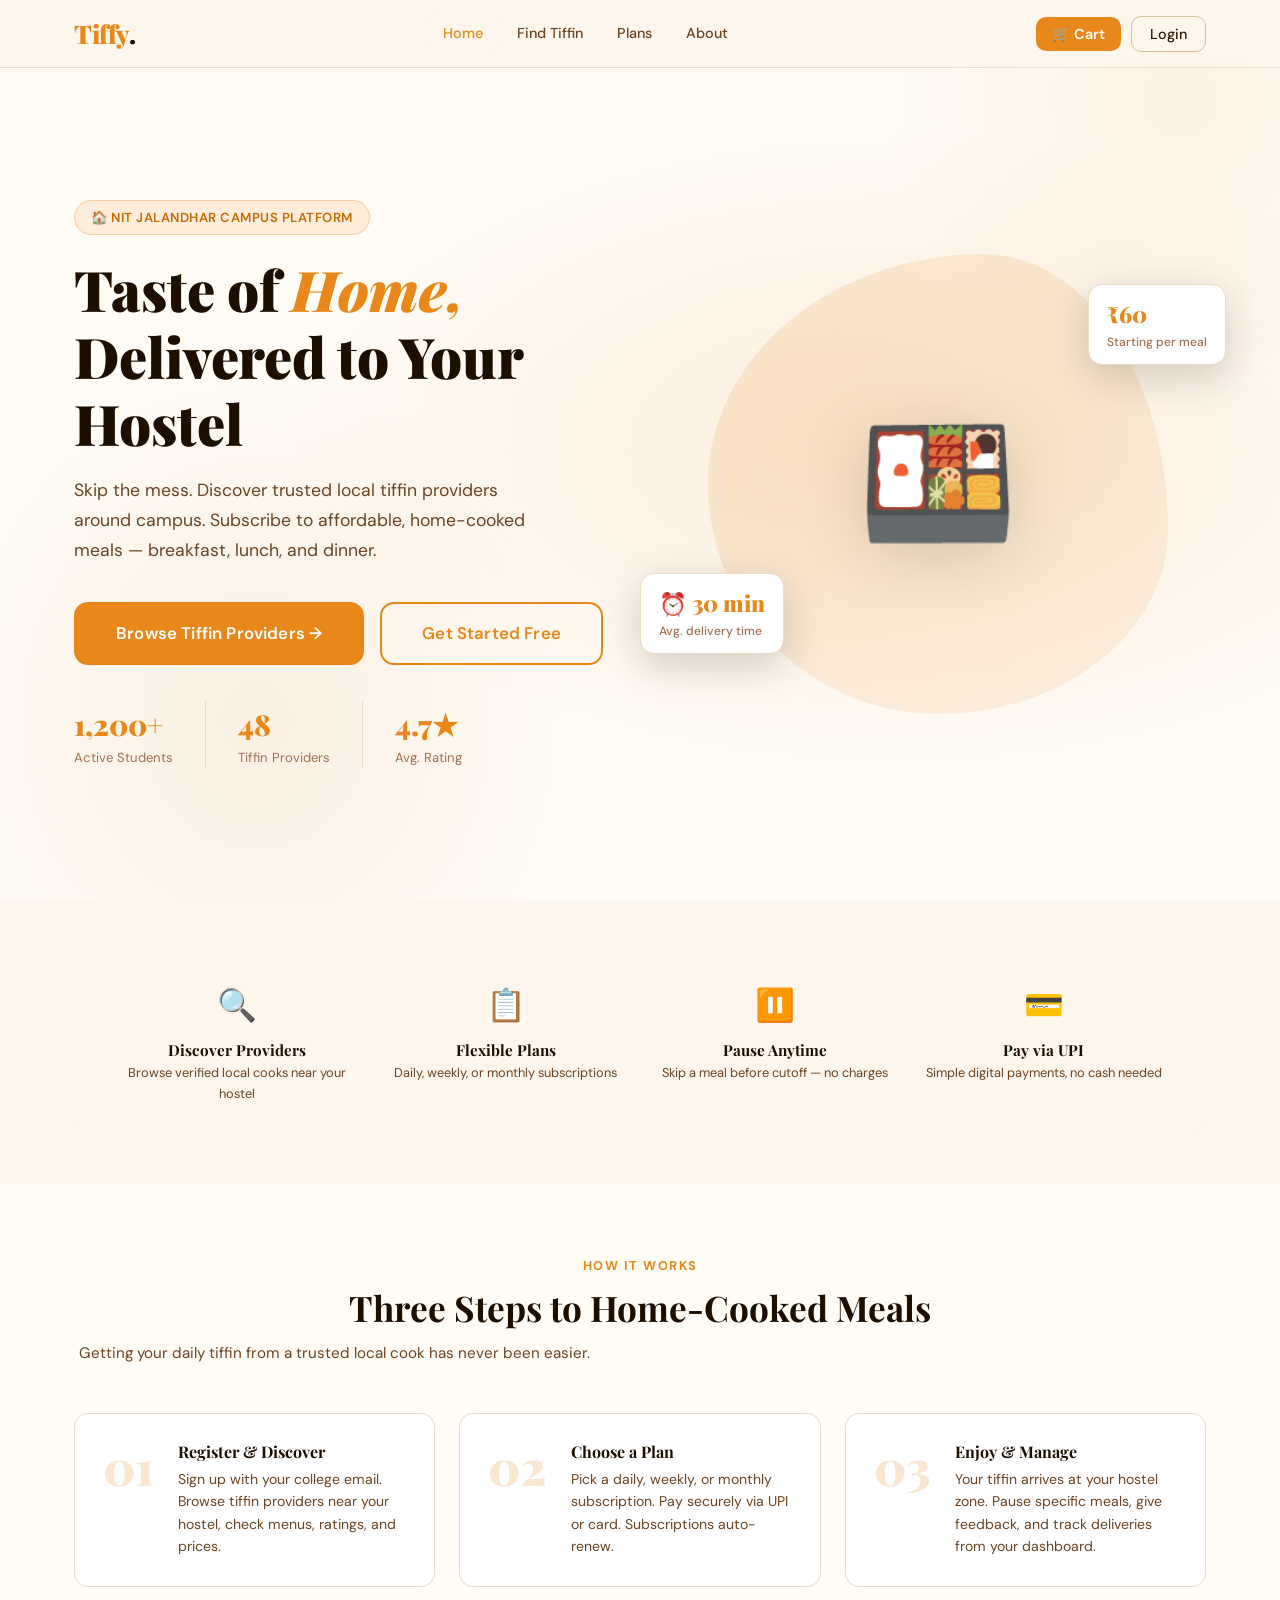
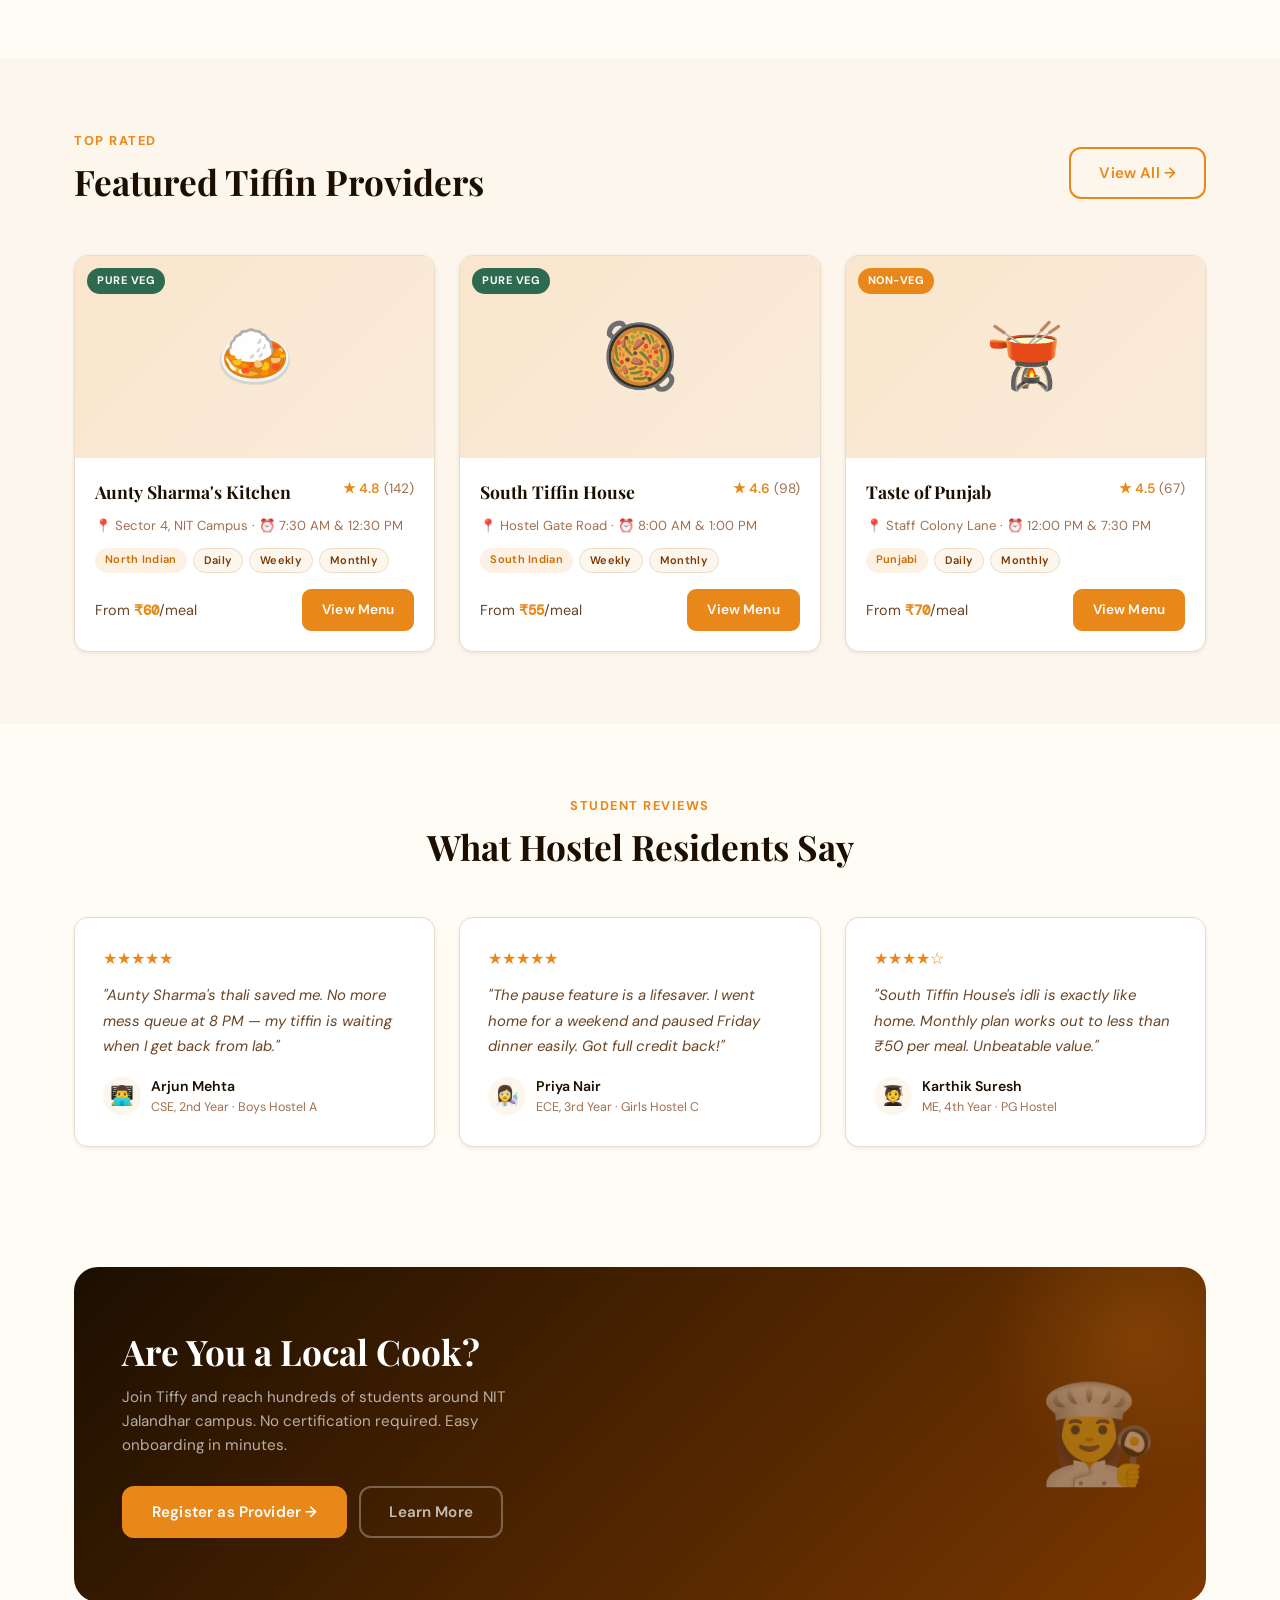
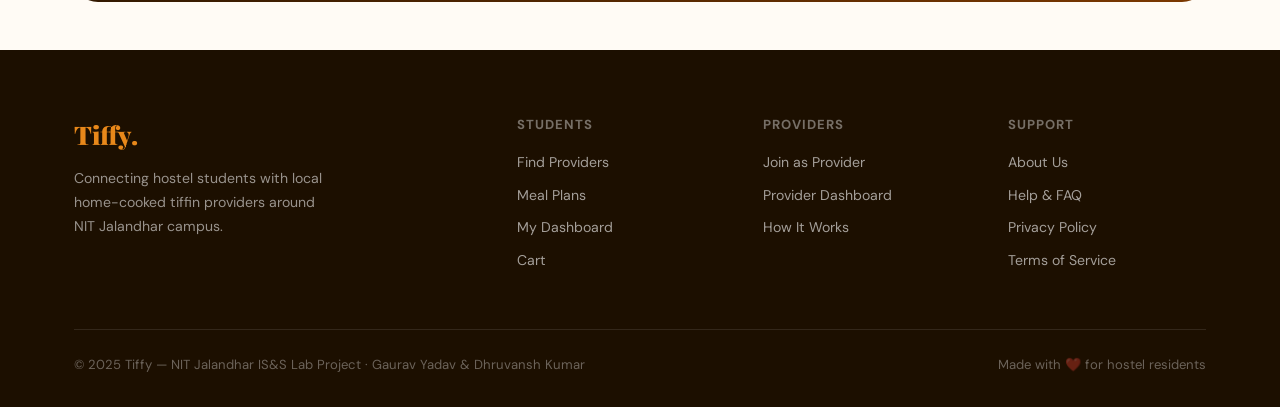
==== index.html @ c92a44e4 "Initial commit - base project structure" ====
<!DOCTYPE html>
<html lang="en">
<head>
  <meta charset="UTF-8">
  <meta name="viewport" content="width=device-width, initial-scale=1.0">
  <title>Tiffy — Home-Style Tiffin for Hostel Students</title>
  <link rel="stylesheet" href="css/style.css">
  <style>
    /* Page-specific styles */
    .how-step { display: flex; gap: 24px; align-items: flex-start; padding: 28px; background: white; border-radius: var(--radius); border: 1px solid var(--border); }
    .how-num { font-family: var(--font-display); font-size: 3rem; font-weight: 900; color: rgba(232,136,26,0.2); line-height: 1; flex-shrink: 0; }
    .how-content h4 { color: var(--espresso); margin-bottom: 6px; }
    .how-content p { font-size: 0.88rem; }
    .testimonial-card { background: white; border-radius: var(--radius); padding: 28px; border: 1px solid var(--border); box-shadow: var(--shadow-sm); }
    .testimonial-card .stars { color: var(--saffron); font-size: 1rem; margin-bottom: 12px; }
    .testimonial-card .quote { font-size: 0.93rem; color: var(--text-light); line-height: 1.7; margin-bottom: 16px; font-style: italic; }
    .testimonial-card .author { display: flex; align-items: center; gap: 10px; }
    .testimonial-card .avatar { width: 38px; height: 38px; border-radius: 50%; background: var(--cream); display: flex; align-items: center; justify-content: center; font-size: 1.2rem; }
    .testimonial-card .author-info .name { font-weight: 600; font-size: 0.88rem; color: var(--espresso); }
    .testimonial-card .author-info .role { font-size: 0.78rem; color: var(--muted); }
    .features-strip { background: var(--cream); border-radius: var(--radius); padding: 32px 40px; display: grid; grid-template-columns: repeat(4, 1fr); gap: 24px; }
    .feat-item { text-align: center; }
    .feat-icon { font-size: 2rem; margin-bottom: 10px; }
    .feat-item h4 { font-size: 0.95rem; color: var(--espresso); margin-bottom: 4px; }
    .feat-item p { font-size: 0.8rem; }
    .cta-banner { background: linear-gradient(135deg, var(--espresso) 0%, var(--deep) 100%); border-radius: 24px; padding: 64px 48px; display: grid; grid-template-columns: 1fr auto; gap: 40px; align-items: center; overflow: hidden; position: relative; }
    .cta-banner::before { content: ''; position: absolute; right: -80px; top: -80px; width: 300px; height: 300px; background: radial-gradient(circle, rgba(232,136,26,0.2) 0%, transparent 70%); pointer-events: none; }
    .cta-banner h2 { color: white; margin-bottom: 12px; }
    .cta-banner p { color: rgba(255,255,255,0.65); max-width: 400px; }
    .provider-preview { background: var(--cream); border-radius: 12px; padding: 16px 20px; display: flex; align-items: center; gap: 14px; margin-bottom: 12px; transition: box-shadow var(--transition); }
    .provider-preview:hover { box-shadow: var(--shadow-md); }
    @media(max-width:768px) { .features-strip { grid-template-columns: 1fr 1fr; } .cta-banner { grid-template-columns: 1fr; } }
  </style>
</head>
<body>

<!-- Navbar -->
<nav class="navbar" id="navbar">
  <div class="navbar-inner">
    <a href="index.html" class="nav-logo">Tiffy<span>.</span></a>
    <div class="nav-links">
      <a href="index.html">Home</a>
      <a href="discovery.html">Find Tiffin</a>
      <a href="subscriptions.html">Plans</a>
      <a href="about.html">About</a>
    </div>
    <div class="nav-actions">
      <a href="cart.html" style="text-decoration:none">
        <button class="btn-cart">🛒 Cart<span class="cart-badge" style="display:none">0</span></button>
      </a>
      <button class="btn-nav-login">Login</button>
    </div>
  </div>
</nav>

<!-- Hero -->
<section class="hero">
  <div class="container">
    <div class="grid-2" style="align-items:center; gap:60px;">
      <div class="hero-content">
        <div class="hero-eyebrow">🏠 NIT Jalandhar Campus Platform</div>
        <h1>Taste of <span class="accent">Home,</span><br>Delivered to Your Hostel</h1>
        <p>Skip the mess. Discover trusted local tiffin providers around campus. Subscribe to affordable, home-cooked meals — breakfast, lunch, and dinner.</p>
        <div class="hero-ctas">
          <a href="discovery.html" class="btn btn-primary btn-lg">Browse Tiffin Providers →</a>
          <a href="register.html" class="btn btn-secondary btn-lg">Get Started Free</a>
        </div>
        <div style="display:flex; gap:32px; margin-top:36px;">
          <div><div style="font-family:var(--font-display);font-size:1.8rem;font-weight:900;color:var(--saffron);">1,200+</div><div style="font-size:0.82rem;color:var(--muted);">Active Students</div></div>
          <div style="width:1px;background:var(--border)"></div>
          <div><div style="font-family:var(--font-display);font-size:1.8rem;font-weight:900;color:var(--saffron);">48</div><div style="font-size:0.82rem;color:var(--muted);">Tiffin Providers</div></div>
          <div style="width:1px;background:var(--border)"></div>
          <div><div style="font-family:var(--font-display);font-size:1.8rem;font-weight:900;color:var(--saffron);">4.7★</div><div style="font-size:0.82rem;color:var(--muted);">Avg. Rating</div></div>
        </div>
      </div>
      <div class="hero-visual">
        <div class="hero-blob">
          <div style="font-size:8rem; filter:drop-shadow(0 12px 32px rgba(0,0,0,0.15));">🍱</div>
        </div>
        <div class="floating-stats stat-top-right fade-in">
          <div class="stat-num">₹60</div>
          <div class="stat-label">Starting per meal</div>
        </div>
        <div class="floating-stats stat-bottom-left fade-in">
          <div class="stat-num">⏰ 30 min</div>
          <div class="stat-label">Avg. delivery time</div>
        </div>
      </div>
    </div>
  </div>
</section>

<!-- Features strip -->
<div class="section-sm" style="background: var(--cream);">
  <div class="container">
    <div class="features-strip">
      <div class="feat-item fade-in"><div class="feat-icon">🔍</div><h4>Discover Providers</h4><p>Browse verified local cooks near your hostel</p></div>
      <div class="feat-item fade-in"><div class="feat-icon">📋</div><h4>Flexible Plans</h4><p>Daily, weekly, or monthly subscriptions</p></div>
      <div class="feat-item fade-in"><div class="feat-icon">⏸️</div><h4>Pause Anytime</h4><p>Skip a meal before cutoff — no charges</p></div>
      <div class="feat-item fade-in"><div class="feat-icon">💳</div><h4>Pay via UPI</h4><p>Simple digital payments, no cash needed</p></div>
    </div>
  </div>
</div>

<!-- How it works -->
<section class="section">
  <div class="container">
    <div class="section-header text-center">
      <div class="eyebrow">How It Works</div>
      <h2>Three Steps to Home-Cooked Meals</h2>
      <p>Getting your daily tiffin from a trusted local cook has never been easier.</p>
    </div>
    <div class="grid-3" style="margin-top:16px;">
      <div class="how-step fade-in"><div class="how-num">01</div><div class="how-content"><h4>Register & Discover</h4><p>Sign up with your college email. Browse tiffin providers near your hostel, check menus, ratings, and prices.</p></div></div>
      <div class="how-step fade-in"><div class="how-num">02</div><div class="how-content"><h4>Choose a Plan</h4><p>Pick a daily, weekly, or monthly subscription. Pay securely via UPI or card. Subscriptions auto-renew.</p></div></div>
      <div class="how-step fade-in"><div class="how-num">03</div><div class="how-content"><h4>Enjoy & Manage</h4><p>Your tiffin arrives at your hostel zone. Pause specific meals, give feedback, and track deliveries from your dashboard.</p></div></div>
    </div>
  </div>
</section>

<!-- Featured Providers -->
<section class="section" style="background:var(--cream);">
  <div class="container">
    <div class="flex-between" style="margin-bottom:40px;">
      <div class="section-header" style="margin-bottom:0">
        <div class="eyebrow">Top Rated</div>
        <h2>Featured Tiffin Providers</h2>
      </div>
      <a href="discovery.html" class="btn btn-secondary">View All →</a>
    </div>
    <div class="providers-grid" id="featured-providers"></div>
  </div>
</section>

<!-- Testimonials -->
<section class="section">
  <div class="container">
    <div class="section-header text-center">
      <div class="eyebrow">Student Reviews</div>
      <h2>What Hostel Residents Say</h2>
    </div>
    <div class="grid-3">
      <div class="testimonial-card fade-in">
        <div class="stars">★★★★★</div>
        <p class="quote">"Aunty Sharma's thali saved me. No more mess queue at 8 PM — my tiffin is waiting when I get back from lab."</p>
        <div class="author"><div class="avatar">👨‍💻</div><div class="author-info"><div class="name">Arjun Mehta</div><div class="role">CSE, 2nd Year · Boys Hostel A</div></div></div>
      </div>
      <div class="testimonial-card fade-in">
        <div class="stars">★★★★★</div>
        <p class="quote">"The pause feature is a lifesaver. I went home for a weekend and paused Friday dinner easily. Got full credit back!"</p>
        <div class="author"><div class="avatar">👩‍🔬</div><div class="author-info"><div class="name">Priya Nair</div><div class="role">ECE, 3rd Year · Girls Hostel C</div></div></div>
      </div>
      <div class="testimonial-card fade-in">
        <div class="stars">★★★★☆</div>
        <p class="quote">"South Tiffin House's idli is exactly like home. Monthly plan works out to less than ₹50 per meal. Unbeatable value."</p>
        <div class="author"><div class="avatar">🧑‍🎓</div><div class="author-info"><div class="name">Karthik Suresh</div><div class="role">ME, 4th Year · PG Hostel</div></div></div>
      </div>
    </div>
  </div>
</section>

<!-- CTA Banner -->
<section class="section-sm">
  <div class="container">
    <div class="cta-banner">
      <div>
        <h2>Are You a Local Cook?</h2>
        <p>Join Tiffy and reach hundreds of students around NIT Jalandhar campus. No certification required. Easy onboarding in minutes.</p>
        <div style="display:flex;gap:12px;margin-top:28px;flex-wrap:wrap;">
          <a href="register.html?role=provider" class="btn btn-primary">Register as Provider →</a>
          <a href="about.html" class="btn" style="color:rgba(255,255,255,0.7);border-color:rgba(255,255,255,0.3);">Learn More</a>
        </div>
      </div>
      <div style="font-size:6rem; opacity:0.4;">👩‍🍳</div>
    </div>
  </div>
</section>

<!-- Footer -->
<footer class="footer">
  <div class="container">
    <div class="footer-grid">
      <div class="footer-brand">
        <div class="wordmark">Tiffy.</div>
        <p>Connecting hostel students with local home-cooked tiffin providers around NIT Jalandhar campus.</p>
      </div>
      <div class="footer-col">
        <h5>Students</h5>
        <a href="discovery.html">Find Providers</a>
        <a href="subscriptions.html">Meal Plans</a>
        <a href="student-dashboard.html">My Dashboard</a>
        <a href="cart.html">Cart</a>
      </div>
      <div class="footer-col">
        <h5>Providers</h5>
        <a href="register.html?role=provider">Join as Provider</a>
        <a href="provider-dashboard.html">Provider Dashboard</a>
        <a href="about.html">How It Works</a>
      </div>
      <div class="footer-col">
        <h5>Support</h5>
        <a href="about.html">About Us</a>
        <a href="#">Help & FAQ</a>
        <a href="#">Privacy Policy</a>
        <a href="#">Terms of Service</a>
      </div>
    </div>
    <div class="footer-bottom">
      <span>© 2025 Tiffy — NIT Jalandhar IS&S Lab Project · Gaurav Yadav & Dhruvansh Kumar</span>
      <span>Made with ❤️ for hostel residents</span>
    </div>
  </div>
</footer>

<script src="js/app.js"></script>
<script>
// Render featured providers
const featuredIds = ['p1','p2','p3'];
const grid = document.getElementById('featured-providers');
grid.innerHTML = featuredIds.map(id => {
  const p = getProvider(id);
  return `
  <div class="card provider-card fade-in">
    <div class="thumb">
      <div style="background:linear-gradient(135deg,rgba(232,136,26,0.15),rgba(201,107,0,0.08));height:100%;display:flex;align-items:center;justify-content:center;font-size:4rem;">${p.emoji}</div>
      <span class="tag ${p.isVeg?'veg':''}">${p.isVeg?'Pure Veg':'Non-Veg'}</span>
      ${!p.isOpen?'<span class="tag closed" style="left:auto;right:12px">Closed</span>':''}
    </div>
    <div class="card-body">
      <div class="provider-info">
        <span class="provider-name">${p.name}</span>
        <span class="provider-rating">★ ${p.rating} <span style="color:var(--muted);font-weight:400">(${p.reviews})</span></span>
      </div>
      <div class="provider-meta">📍 ${p.area} · ⏰ ${p.deliveryTime}</div>
      <div class="provider-tags">
        <span class="provider-tag tag-cuisine">${p.cuisine}</span>
        ${p.plans.map(pl=>`<span class="provider-tag tag-plan">${pl}</span>`).join('')}
      </div>
      <div class="flex-between">
        <span class="price-range">From <strong>₹${p.priceFrom}</strong>/meal</span>
        <a href="provider.html?id=${p.id}" class="btn btn-sm btn-primary">View Menu</a>
      </div>
    </div>
  </div>`;
}).join('');
</script>
</body>
</html>
---- css/style.css ----
/* ═══════════════════════════════════════════════════════════
   TIFFY — Design System
   Aesthetic: Warm South-Asian kitchen meets modern digital
   Palette: Deep saffron, burnt turmeric, cream, dark espresso
═══════════════════════════════════════════════════════════ */

@import url('https://fonts.googleapis.com/css2?family=Playfair+Display:ital,wght@0,400;0,700;0,900;1,400&family=DM+Sans:wght@300;400;500;600&family=DM+Mono:wght@400;500&display=swap');

/* ─── CSS Variables ─────────────────────────────────────── */
:root {
  --saffron:    #E8881A;
  --turmeric:   #C96B00;
  --deep:       #7C3800;
  --cream:      #FDF6EC;
  --warm-white: #FFFBF5;
  --espresso:   #1C0F00;
  --text:       #2D1700;
  --text-light: #6B4423;
  --muted:      #A07050;
  --border:     #EADCC8;
  --border-dark:#D4C0A0;
  --green:      #2D6A4F;
  --green-light:#D8F3DC;
  --red:        #C0392B;
  --red-light:  #FDECEA;
  --card-bg:    #FFFFFF;
  --shadow-sm:  0 1px 4px rgba(28,15,0,0.08);
  --shadow-md:  0 4px 20px rgba(28,15,0,0.12);
  --shadow-lg:  0 12px 40px rgba(28,15,0,0.18);
  --radius:     14px;
  --radius-sm:  8px;
  --font-display: 'Playfair Display', Georgia, serif;
  --font-body:    'DM Sans', sans-serif;
  --font-mono:    'DM Mono', monospace;
  --nav-h:        68px;
  --transition:   0.22s cubic-bezier(0.4,0,0.2,1);
}

/* ─── Reset & Base ──────────────────────────────────────── */
*, *::before, *::after { box-sizing: border-box; margin: 0; padding: 0; }

html { scroll-behavior: smooth; font-size: 16px; }

body {
  font-family: var(--font-body);
  background: var(--warm-white);
  color: var(--text);
  line-height: 1.6;
  min-height: 100vh;
}

a { color: inherit; text-decoration: none; }
img { display: block; max-width: 100%; }
button, input, select, textarea { font-family: inherit; }
ul { list-style: none; }

/* ─── Typography ────────────────────────────────────────── */
h1, h2, h3, h4 { font-family: var(--font-display); line-height: 1.2; }
h1 { font-size: clamp(2rem, 5vw, 3.5rem); font-weight: 900; }
h2 { font-size: clamp(1.5rem, 3vw, 2.2rem); font-weight: 700; }
h3 { font-size: 1.25rem; font-weight: 700; }
h4 { font-size: 1rem; font-weight: 700; }
p  { color: var(--text-light); font-size: 0.95rem; }

/* ─── Layout ────────────────────────────────────────────── */
.container { max-width: 1180px; margin: 0 auto; padding: 0 24px; }
.section    { padding: 72px 0; }
.section-sm { padding: 48px 0; }
.grid-2 { display: grid; grid-template-columns: 1fr 1fr; gap: 32px; }
.grid-3 { display: grid; grid-template-columns: repeat(3, 1fr); gap: 24px; }
.grid-4 { display: grid; grid-template-columns: repeat(4, 1fr); gap: 20px; }
.flex { display: flex; }
.flex-center { display: flex; align-items: center; justify-content: center; }
.flex-between { display: flex; align-items: center; justify-content: space-between; }
.gap-8  { gap: 8px; }
.gap-12 { gap: 12px; }
.gap-16 { gap: 16px; }
.gap-24 { gap: 24px; }

/* ─── Navbar ────────────────────────────────────────────── */
.navbar {
  position: fixed; top: 0; left: 0; right: 0; z-index: 999;
  height: var(--nav-h);
  background: rgba(253,246,236,0.92);
  backdrop-filter: blur(16px);
  border-bottom: 1px solid var(--border);
  transition: box-shadow var(--transition);
}
.navbar.scrolled { box-shadow: var(--shadow-md); }

.navbar-inner {
  max-width: 1180px; margin: 0 auto; padding: 0 24px;
  height: 100%; display: flex; align-items: center; justify-content: space-between;
}

.nav-logo {
  font-family: var(--font-display);
  font-size: 1.6rem; font-weight: 900;
  color: var(--saffron);
  letter-spacing: -0.5px;
}
.nav-logo span { color: var(--espresso); }

.nav-links { display: flex; align-items: center; gap: 6px; }
.nav-links a {
  padding: 7px 14px; border-radius: 8px;
  font-size: 0.9rem; font-weight: 500; color: var(--text-light);
  transition: all var(--transition);
}
.nav-links a:hover, .nav-links a.active {
  background: var(--cream); color: var(--saffron);
}

.nav-actions { display: flex; align-items: center; gap: 10px; }

.btn-cart {
  position: relative; padding: 8px 16px;
  background: var(--saffron); color: white; border: none;
  border-radius: 10px; font-size: 0.9rem; font-weight: 600;
  cursor: pointer; transition: all var(--transition);
  display: flex; align-items: center; gap: 6px;
}
.btn-cart:hover { background: var(--turmeric); transform: translateY(-1px); box-shadow: var(--shadow-md); }
.cart-badge {
  position: absolute; top: -6px; right: -6px;
  background: var(--espresso); color: white;
  font-size: 10px; font-weight: 700;
  width: 18px; height: 18px; border-radius: 50%;
  display: flex; align-items: center; justify-content: center;
}

.btn-nav-login {
  padding: 8px 18px; border-radius: 10px;
  border: 1.5px solid var(--border-dark);
  background: transparent; font-size: 0.9rem; font-weight: 500;
  color: var(--text); cursor: pointer; transition: all var(--transition);
}
.btn-nav-login:hover { border-color: var(--saffron); color: var(--saffron); }

/* ─── Buttons ───────────────────────────────────────────── */
.btn {
  display: inline-flex; align-items: center; gap: 8px;
  padding: 12px 28px; border-radius: 12px; font-weight: 600;
  font-size: 0.95rem; cursor: pointer; border: 2px solid transparent;
  transition: all var(--transition); letter-spacing: 0.01em;
  white-space: nowrap;
}
.btn-primary {
  background: var(--saffron); color: white;
  border-color: var(--saffron);
}
.btn-primary:hover { background: var(--turmeric); border-color: var(--turmeric); transform: translateY(-2px); box-shadow: 0 8px 24px rgba(232,136,26,0.35); }

.btn-secondary {
  background: transparent; color: var(--saffron);
  border-color: var(--saffron);
}
.btn-secondary:hover { background: var(--saffron); color: white; transform: translateY(-2px); }

.btn-dark {
  background: var(--espresso); color: white; border-color: var(--espresso);
}
.btn-dark:hover { background: var(--deep); border-color: var(--deep); transform: translateY(-2px); }

.btn-sm { padding: 8px 18px; font-size: 0.85rem; border-radius: 9px; }
.btn-lg { padding: 16px 40px; font-size: 1.05rem; border-radius: 14px; }
.btn-full { width: 100%; justify-content: center; }

/* ─── Cards ─────────────────────────────────────────────── */
.card {
  background: var(--card-bg); border-radius: var(--radius);
  border: 1px solid var(--border); box-shadow: var(--shadow-sm);
  overflow: hidden; transition: all var(--transition);
}
.card:hover { box-shadow: var(--shadow-md); transform: translateY(-3px); }
.card-body { padding: 20px; }

/* Provider / Meal Cards */
.provider-card .thumb {
  aspect-ratio: 16/9; background: var(--cream);
  overflow: hidden; position: relative;
}
.provider-card .thumb img { width: 100%; height: 100%; object-fit: cover; transition: transform 0.4s ease; }
.provider-card:hover .thumb img { transform: scale(1.05); }
.provider-card .tag {
  position: absolute; top: 12px; left: 12px;
  background: var(--saffron); color: white;
  font-size: 11px; font-weight: 700; letter-spacing: 0.5px;
  padding: 4px 10px; border-radius: 20px; text-transform: uppercase;
}
.provider-card .tag.veg { background: var(--green); }
.provider-card .tag.closed { background: var(--muted); }

.meal-card .price {
  font-family: var(--font-mono); font-size: 1.1rem; font-weight: 600; color: var(--saffron);
}

/* ─── Hero ──────────────────────────────────────────────── */
.hero {
  min-height: 100vh;
  background:
    radial-gradient(ellipse 80% 60% at 70% 50%, rgba(232,136,26,0.12) 0%, transparent 60%),
    radial-gradient(ellipse 50% 80% at 20% 80%, rgba(201,107,0,0.08) 0%, transparent 50%),
    var(--warm-white);
  display: flex; align-items: center; padding-top: var(--nav-h);
  position: relative; overflow: hidden;
}
.hero::before {
  content: '';
  position: absolute; top: -200px; right: -200px;
  width: 600px; height: 600px;
  border-radius: 50%;
  background: radial-gradient(circle, rgba(232,136,26,0.08) 0%, transparent 70%);
  pointer-events: none;
}
.hero-content { position: relative; z-index: 1; }
.hero-eyebrow {
  display: inline-flex; align-items: center; gap: 8px;
  background: rgba(232,136,26,0.12); color: var(--turmeric);
  border: 1px solid rgba(232,136,26,0.3);
  padding: 6px 16px; border-radius: 40px;
  font-size: 0.82rem; font-weight: 600; letter-spacing: 0.5px;
  text-transform: uppercase; margin-bottom: 20px;
}
.hero h1 { color: var(--espresso); margin-bottom: 20px; }
.hero h1 .accent { color: var(--saffron); font-style: italic; }
.hero p { font-size: 1.1rem; color: var(--text-light); max-width: 480px; margin-bottom: 36px; line-height: 1.7; }
.hero-ctas { display: flex; gap: 16px; flex-wrap: wrap; }

.hero-visual {
  position: relative;
  display: flex; align-items: center; justify-content: center;
}
.hero-blob {
  width: 460px; height: 460px;
  background: linear-gradient(135deg, rgba(232,136,26,0.15), rgba(201,107,0,0.08));
  border-radius: 60% 40% 50% 50% / 50% 60% 40% 50%;
  display: flex; align-items: center; justify-content: center;
  animation: blobFloat 8s ease-in-out infinite;
  position: relative;
}
@keyframes blobFloat {
  0%, 100% { transform: translateY(0) rotate(0deg); border-radius: 60% 40% 50% 50% / 50% 60% 40% 50%; }
  33% { transform: translateY(-12px) rotate(2deg); border-radius: 50% 60% 40% 50% / 60% 40% 60% 40%; }
  66% { transform: translateY(-6px) rotate(-1deg); border-radius: 55% 45% 55% 45% / 45% 55% 45% 55%; }
}

.floating-stats {
  position: absolute; background: white;
  border-radius: 14px; padding: 12px 18px;
  box-shadow: var(--shadow-lg); border: 1px solid var(--border);
}
.floating-stats .stat-num { font-family: var(--font-display); font-size: 1.4rem; font-weight: 900; color: var(--saffron); }
.floating-stats .stat-label { font-size: 0.75rem; color: var(--muted); font-weight: 500; }
.stat-top-right { top: 30px; right: -20px; }
.stat-bottom-left { bottom: 60px; left: -30px; }

/* ─── Section Headers ───────────────────────────────────── */
.section-header { margin-bottom: 48px; }
.section-header .eyebrow {
  font-size: 0.8rem; font-weight: 700; letter-spacing: 1.5px;
  text-transform: uppercase; color: var(--saffron); margin-bottom: 10px;
}
.section-header h2 { color: var(--espresso); margin-bottom: 12px; }
.section-header p { max-width: 520px; }

/* ─── Search Bar ────────────────────────────────────────── */
.search-wrap {
  background: white; border: 1.5px solid var(--border-dark);
  border-radius: 16px; display: flex; overflow: hidden;
  box-shadow: var(--shadow-sm); max-width: 560px;
  transition: border-color var(--transition), box-shadow var(--transition);
}
.search-wrap:focus-within { border-color: var(--saffron); box-shadow: 0 0 0 3px rgba(232,136,26,0.15); }
.search-wrap input {
  flex: 1; padding: 14px 20px; border: none; outline: none;
  font-size: 0.95rem; background: transparent; color: var(--text);
}
.search-wrap input::placeholder { color: var(--muted); }
.search-btn {
  padding: 12px 24px; background: var(--saffron); border: none;
  color: white; font-weight: 600; cursor: pointer; transition: background var(--transition);
}
.search-btn:hover { background: var(--turmeric); }

/* ─── Filter Chips ──────────────────────────────────────── */
.filter-chips { display: flex; gap: 10px; flex-wrap: wrap; margin-bottom: 32px; }
.chip {
  padding: 8px 18px; border-radius: 40px;
  border: 1.5px solid var(--border-dark);
  background: white; font-size: 0.85rem; font-weight: 500;
  color: var(--text-light); cursor: pointer; transition: all var(--transition);
}
.chip:hover, .chip.active {
  background: var(--saffron); color: white; border-color: var(--saffron);
}

/* ─── Provider Cards ────────────────────────────────────── */
.providers-grid { display: grid; grid-template-columns: repeat(auto-fill, minmax(300px, 1fr)); gap: 24px; }

.provider-info { display: flex; justify-content: space-between; align-items: flex-start; margin-bottom: 8px; }
.provider-name { font-family: var(--font-display); font-size: 1.1rem; font-weight: 700; color: var(--espresso); }
.provider-rating { display: flex; align-items: center; gap: 4px; font-size: 0.85rem; font-weight: 600; color: var(--saffron); }
.provider-meta { font-size: 0.82rem; color: var(--muted); margin-bottom: 12px; }
.provider-tags { display: flex; gap: 6px; flex-wrap: wrap; margin-bottom: 16px; }
.provider-tag {
  font-size: 11px; font-weight: 600; padding: 3px 10px;
  border-radius: 20px; letter-spacing: 0.3px;
}
.tag-cuisine { background: rgba(232,136,26,0.12); color: var(--turmeric); }
.tag-veg { background: var(--green-light); color: var(--green); }
.tag-nonveg { background: var(--red-light); color: var(--red); }
.tag-plan { background: var(--cream); color: var(--deep); border: 1px solid var(--border); }

.price-range { font-size: 0.9rem; color: var(--text-light); }
.price-range strong { color: var(--saffron); font-family: var(--font-mono); }

/* ─── Forms ─────────────────────────────────────────────── */
.form-group { margin-bottom: 20px; }
.form-label {
  display: block; font-size: 0.85rem; font-weight: 600;
  color: var(--text); margin-bottom: 6px;
}
.form-label .req { color: var(--saffron); margin-left: 2px; }
.form-control {
  width: 100%; padding: 12px 16px;
  border: 1.5px solid var(--border-dark);
  border-radius: 10px; font-size: 0.95rem;
  background: white; color: var(--text);
  transition: all var(--transition); outline: none;
}
.form-control:focus { border-color: var(--saffron); box-shadow: 0 0 0 3px rgba(232,136,26,0.12); }
.form-control::placeholder { color: var(--muted); }
.form-hint { font-size: 0.78rem; color: var(--muted); margin-top: 4px; }
.form-error { font-size: 0.78rem; color: var(--red); margin-top: 4px; display: none; }
.form-control.error { border-color: var(--red); }
.form-control.error + .form-error { display: block; }

select.form-control { cursor: pointer; }
textarea.form-control { resize: vertical; min-height: 100px; }

.form-row { display: grid; grid-template-columns: 1fr 1fr; gap: 16px; }

/* ─── Auth Pages ────────────────────────────────────────── */
.auth-page {
  min-height: 100vh; display: flex; align-items: center; justify-content: center;
  padding: calc(var(--nav-h) + 40px) 24px 60px;
  background:
    radial-gradient(ellipse 60% 60% at 80% 20%, rgba(232,136,26,0.1) 0%, transparent 60%),
    var(--warm-white);
}
.auth-card {
  background: white; border-radius: 20px; padding: 44px;
  box-shadow: var(--shadow-lg); border: 1px solid var(--border);
  width: 100%; max-width: 460px;
}
.auth-logo { text-align: center; margin-bottom: 28px; }
.auth-logo .wordmark { font-family: var(--font-display); font-size: 2rem; font-weight: 900; color: var(--saffron); }
.auth-title { font-family: var(--font-display); font-size: 1.6rem; font-weight: 700; color: var(--espresso); margin-bottom: 6px; }
.auth-sub { font-size: 0.9rem; color: var(--muted); margin-bottom: 28px; }
.auth-switch { text-align: center; margin-top: 20px; font-size: 0.88rem; color: var(--muted); }
.auth-switch a { color: var(--saffron); font-weight: 600; }
.auth-switch a:hover { text-decoration: underline; }

.role-selector { display: grid; grid-template-columns: 1fr 1fr; gap: 12px; margin-bottom: 24px; }
.role-option { display: none; }
.role-label {
  display: flex; flex-direction: column; align-items: center; gap: 8px;
  padding: 16px 12px; border: 2px solid var(--border-dark);
  border-radius: 12px; cursor: pointer; transition: all var(--transition);
  font-size: 0.88rem; font-weight: 500; color: var(--text-light);
}
.role-label .icon { font-size: 1.8rem; }
.role-option:checked + .role-label {
  border-color: var(--saffron); background: rgba(232,136,26,0.08); color: var(--saffron);
}

.divider { display: flex; align-items: center; gap: 12px; margin: 20px 0; }
.divider::before, .divider::after { content: ''; flex: 1; height: 1px; background: var(--border); }
.divider span { font-size: 0.8rem; color: var(--muted); white-space: nowrap; }

/* ─── Dashboard ─────────────────────────────────────────── */
.dashboard-layout {
  display: grid; grid-template-columns: 260px 1fr;
  min-height: 100vh; padding-top: var(--nav-h);
}
.sidebar {
  background: var(--espresso); padding: 32px 0;
  position: sticky; top: var(--nav-h); height: calc(100vh - var(--nav-h));
  overflow-y: auto;
}
.sidebar-logo { padding: 0 24px 32px; font-family: var(--font-display); font-size: 1.2rem; font-weight: 900; color: var(--saffron); }
.sidebar-section { margin-bottom: 24px; }
.sidebar-label { padding: 4px 24px 8px; font-size: 0.68rem; font-weight: 700; letter-spacing: 1.5px; text-transform: uppercase; color: rgba(255,255,255,0.3); }
.sidebar-link {
  display: flex; align-items: center; gap: 12px;
  padding: 11px 24px; font-size: 0.9rem; font-weight: 500;
  color: rgba(255,255,255,0.65); transition: all var(--transition);
  border-left: 3px solid transparent;
}
.sidebar-link:hover { color: white; background: rgba(255,255,255,0.06); }
.sidebar-link.active { color: var(--saffron); background: rgba(232,136,26,0.1); border-left-color: var(--saffron); }
.sidebar-link .icon { font-size: 1.1rem; width: 22px; text-align: center; }

.dashboard-content { padding: 36px 40px; background: #F9F4EC; min-height: calc(100vh - var(--nav-h)); }
.dash-header { margin-bottom: 32px; }
.dash-header h2 { color: var(--espresso); margin-bottom: 4px; }
.dash-header p { font-size: 0.9rem; }

.stat-cards { display: grid; grid-template-columns: repeat(4, 1fr); gap: 20px; margin-bottom: 32px; }
.stat-card {
  background: white; border-radius: var(--radius); padding: 22px;
  border: 1px solid var(--border); box-shadow: var(--shadow-sm);
}
.stat-card .s-label { font-size: 0.8rem; font-weight: 600; color: var(--muted); text-transform: uppercase; letter-spacing: 0.5px; margin-bottom: 8px; }
.stat-card .s-value { font-family: var(--font-display); font-size: 2rem; font-weight: 900; color: var(--espresso); }
.stat-card .s-change { font-size: 0.78rem; margin-top: 4px; }
.s-change.up { color: var(--green); }
.s-change.down { color: var(--red); }

/* ─── Subscription Cards ────────────────────────────────── */
.plan-cards { display: grid; grid-template-columns: repeat(3, 1fr); gap: 24px; }
.plan-card {
  border: 2px solid var(--border); border-radius: 20px;
  padding: 32px 28px; text-align: center; transition: all var(--transition);
  position: relative; background: white;
}
.plan-card.featured {
  border-color: var(--saffron);
  background: linear-gradient(160deg, rgba(232,136,26,0.05) 0%, white 60%);
}
.plan-badge {
  position: absolute; top: -12px; left: 50%; transform: translateX(-50%);
  background: var(--saffron); color: white;
  font-size: 11px; font-weight: 700; padding: 4px 16px; border-radius: 20px;
  letter-spacing: 0.5px; text-transform: uppercase; white-space: nowrap;
}
.plan-name { font-family: var(--font-display); font-size: 1.3rem; font-weight: 700; color: var(--espresso); margin-bottom: 6px; }
.plan-price { margin: 20px 0; }
.plan-price .amount { font-family: var(--font-mono); font-size: 2.4rem; font-weight: 600; color: var(--saffron); }
.plan-price .period { font-size: 0.85rem; color: var(--muted); }
.plan-meals { font-size: 0.9rem; color: var(--text-light); margin-bottom: 24px; }
.plan-features { text-align: left; margin-bottom: 28px; display: flex; flex-direction: column; gap: 10px; }
.plan-feature { display: flex; align-items: center; gap: 10px; font-size: 0.88rem; color: var(--text-light); }
.plan-feature .check { color: var(--green); font-size: 14px; }

/* ─── Order / Job Cards ─────────────────────────────────── */
.order-card {
  background: white; border-radius: var(--radius); border: 1px solid var(--border);
  padding: 20px 24px; display: flex; align-items: center; gap: 20px;
  box-shadow: var(--shadow-sm); transition: box-shadow var(--transition);
}
.order-card:hover { box-shadow: var(--shadow-md); }
.order-avatar {
  width: 52px; height: 52px; border-radius: 12px;
  background: var(--cream); display: flex; align-items: center; justify-content: center;
  font-size: 1.5rem; flex-shrink: 0;
}
.order-details { flex: 1; min-width: 0; }
.order-name { font-weight: 600; color: var(--espresso); font-size: 0.95rem; margin-bottom: 2px; }
.order-meta { font-size: 0.8rem; color: var(--muted); }
.order-status { margin-left: auto; flex-shrink: 0; }

/* ─── Status Badges ─────────────────────────────────────── */
.badge {
  display: inline-flex; align-items: center; gap: 5px;
  padding: 5px 12px; border-radius: 20px;
  font-size: 0.78rem; font-weight: 700; letter-spacing: 0.2px;
}
.badge-green  { background: var(--green-light); color: var(--green); }
.badge-orange { background: rgba(232,136,26,0.15); color: var(--turmeric); }
.badge-gray   { background: #F0EAE0; color: var(--muted); }
.badge-red    { background: var(--red-light); color: var(--red); }

/* ─── Menu / Cart ───────────────────────────────────────── */
.menu-section { margin-bottom: 40px; }
.menu-section-title {
  font-family: var(--font-display); font-size: 1.2rem; font-weight: 700;
  color: var(--espresso); padding: 12px 0; border-bottom: 2px solid var(--border);
  margin-bottom: 20px; display: flex; align-items: center; gap: 10px;
}
.meal-row {
  display: flex; align-items: center; justify-content: space-between;
  padding: 16px 0; border-bottom: 1px solid var(--border); gap: 16px;
}
.meal-row:last-child { border-bottom: none; }
.meal-row .meal-info { flex: 1; }
.meal-row .meal-name { font-weight: 600; color: var(--espresso); margin-bottom: 2px; }
.meal-row .meal-desc { font-size: 0.82rem; color: var(--muted); }
.meal-row .meal-price { font-family: var(--font-mono); font-weight: 600; color: var(--saffron); white-space: nowrap; }

.qty-control { display: flex; align-items: center; gap: 8px; }
.qty-btn {
  width: 32px; height: 32px; border-radius: 8px;
  border: 1.5px solid var(--border-dark); background: white;
  color: var(--text); font-size: 1rem; font-weight: 600;
  cursor: pointer; transition: all var(--transition);
  display: flex; align-items: center; justify-content: center;
}
.qty-btn:hover { border-color: var(--saffron); color: var(--saffron); background: rgba(232,136,26,0.08); }
.qty-num { font-family: var(--font-mono); font-weight: 600; font-size: 0.95rem; min-width: 20px; text-align: center; }

.cart-layout { display: grid; grid-template-columns: 1fr 360px; gap: 32px; align-items: start; }
.cart-summary {
  background: white; border-radius: var(--radius); padding: 28px;
  border: 1px solid var(--border); box-shadow: var(--shadow-sm);
  position: sticky; top: calc(var(--nav-h) + 20px);
}
.cart-summary h3 { font-family: var(--font-display); margin-bottom: 20px; color: var(--espresso); }
.summary-row { display: flex; justify-content: space-between; font-size: 0.9rem; padding: 8px 0; }
.summary-row.total { border-top: 2px solid var(--border); padding-top: 16px; margin-top: 8px; font-weight: 700; font-size: 1rem; }
.summary-row.total .val { color: var(--saffron); font-family: var(--font-mono); font-size: 1.1rem; }
.coupon-row { display: flex; gap: 8px; margin: 16px 0; }
.coupon-row input { flex: 1; }

/* ─── Toasts ────────────────────────────────────────────── */
#toast-container { position: fixed; bottom: 24px; right: 24px; z-index: 9999; display: flex; flex-direction: column; gap: 10px; }
.toast {
  background: var(--espresso); color: white;
  padding: 14px 20px; border-radius: 12px; font-size: 0.88rem; font-weight: 500;
  box-shadow: var(--shadow-lg); min-width: 260px; max-width: 340px;
  display: flex; align-items: center; gap: 10px;
  animation: toastIn 0.3s ease;
}
.toast.success .toast-icon { color: #52e575; }
.toast.error   .toast-icon { color: #ff6b6b; }
.toast.info    .toast-icon { color: #6bcfff; }
@keyframes toastIn { from { opacity: 0; transform: translateX(40px); } to { opacity: 1; transform: translateX(0); } }
@keyframes toastOut { to { opacity: 0; transform: translateX(40px); } }

/* ─── Modal ─────────────────────────────────────────────── */
.modal-overlay {
  position: fixed; inset: 0; background: rgba(28,15,0,0.55); z-index: 1000;
  display: flex; align-items: center; justify-content: center; padding: 20px;
  opacity: 0; pointer-events: none; transition: opacity var(--transition);
}
.modal-overlay.open { opacity: 1; pointer-events: all; }
.modal {
  background: white; border-radius: 20px; padding: 36px;
  max-width: 480px; width: 100%; box-shadow: var(--shadow-lg);
  transform: scale(0.96) translateY(12px); transition: transform var(--transition);
}
.modal-overlay.open .modal { transform: scale(1) translateY(0); }
.modal-header { display: flex; justify-content: space-between; align-items: center; margin-bottom: 24px; }
.modal-title { font-family: var(--font-display); font-size: 1.4rem; font-weight: 700; color: var(--espresso); }
.modal-close { background: none; border: none; font-size: 1.5rem; cursor: pointer; color: var(--muted); transition: color var(--transition); }
.modal-close:hover { color: var(--espresso); }

/* ─── Table ─────────────────────────────────────────────── */
.data-table { width: 100%; border-collapse: collapse; background: white; border-radius: var(--radius); overflow: hidden; box-shadow: var(--shadow-sm); border: 1px solid var(--border); }
.data-table th { background: var(--cream); padding: 13px 18px; text-align: left; font-size: 0.78rem; font-weight: 700; text-transform: uppercase; letter-spacing: 0.5px; color: var(--text-light); border-bottom: 1px solid var(--border); }
.data-table td { padding: 14px 18px; font-size: 0.88rem; color: var(--text-light); border-bottom: 1px solid var(--border); }
.data-table tr:last-child td { border-bottom: none; }
.data-table tr:hover td { background: #FDFAF6; }

/* ─── Footer ────────────────────────────────────────────── */
.footer { background: var(--espresso); color: rgba(255,255,255,0.7); padding: 64px 0 32px; }
.footer-grid { display: grid; grid-template-columns: 2fr 1fr 1fr 1fr; gap: 48px; margin-bottom: 48px; }
.footer-brand .wordmark { font-family: var(--font-display); font-size: 1.6rem; font-weight: 900; color: var(--saffron); margin-bottom: 12px; }
.footer-brand p { font-size: 0.88rem; line-height: 1.7; color: rgba(255,255,255,0.55); max-width: 260px; }
.footer-col h5 { font-size: 0.82rem; font-weight: 700; letter-spacing: 1px; text-transform: uppercase; color: rgba(255,255,255,0.4); margin-bottom: 16px; }
.footer-col a { display: block; font-size: 0.88rem; color: rgba(255,255,255,0.6); margin-bottom: 10px; transition: color var(--transition); }
.footer-col a:hover { color: var(--saffron); }
.footer-bottom { border-top: 1px solid rgba(255,255,255,0.1); padding-top: 24px; display: flex; justify-content: space-between; align-items: center; font-size: 0.82rem; color: rgba(255,255,255,0.35); }

/* ─── Utilities ─────────────────────────────────────────── */
.text-center { text-align: center; }
.text-right  { text-align: right; }
.mt-8  { margin-top: 8px; }
.mt-16 { margin-top: 16px; }
.mt-24 { margin-top: 24px; }
.mt-32 { margin-top: 32px; }
.mb-8  { margin-bottom: 8px; }
.mb-16 { margin-bottom: 16px; }
.mb-24 { margin-bottom: 24px; }
.mb-32 { margin-bottom: 32px; }
.sr-only { position: absolute; width: 1px; height: 1px; overflow: hidden; clip: rect(0,0,0,0); }
.hidden { display: none !important; }
.page-pad { padding-top: calc(var(--nav-h) + 40px); }
.empty-state { text-align: center; padding: 60px 20px; }
.empty-state .empty-icon { font-size: 3rem; margin-bottom: 16px; }
.empty-state p { max-width: 320px; margin: 0 auto 20px; }

/* ─── Scroll animations ─────────────────────────────────── */
.fade-in { opacity: 0; transform: translateY(24px); transition: opacity 0.5s ease, transform 0.5s ease; }
.fade-in.visible { opacity: 1; transform: translateY(0); }

/* ─── Responsive ────────────────────────────────────────── */
@media (max-width: 1024px) {
  .stat-cards { grid-template-columns: repeat(2, 1fr); }
  .plan-cards  { grid-template-columns: 1fr 1fr; }
  .footer-grid { grid-template-columns: 1fr 1fr; }
  .cart-layout { grid-template-columns: 1fr; }
  .cart-summary { position: static; }
  .dashboard-layout { grid-template-columns: 220px 1fr; }
}
@media (max-width: 768px) {
  .grid-2, .grid-3, .grid-4 { grid-template-columns: 1fr; }
  .hero { padding-top: calc(var(--nav-h) + 20px); }
  .nav-links { display: none; }
  .dashboard-layout { grid-template-columns: 1fr; }
  .sidebar { display: none; }
  .dashboard-content { padding: 24px 20px; }
  .stat-cards { grid-template-columns: 1fr 1fr; }
  .plan-cards { grid-template-columns: 1fr; }
  .form-row { grid-template-columns: 1fr; }
  .footer-grid { grid-template-columns: 1fr; gap: 32px; }
  .auth-card { padding: 28px 20px; }
}
@media (max-width: 480px) {
  .stat-cards { grid-template-columns: 1fr; }
  .hero-blob { width: 280px; height: 280px; }
}
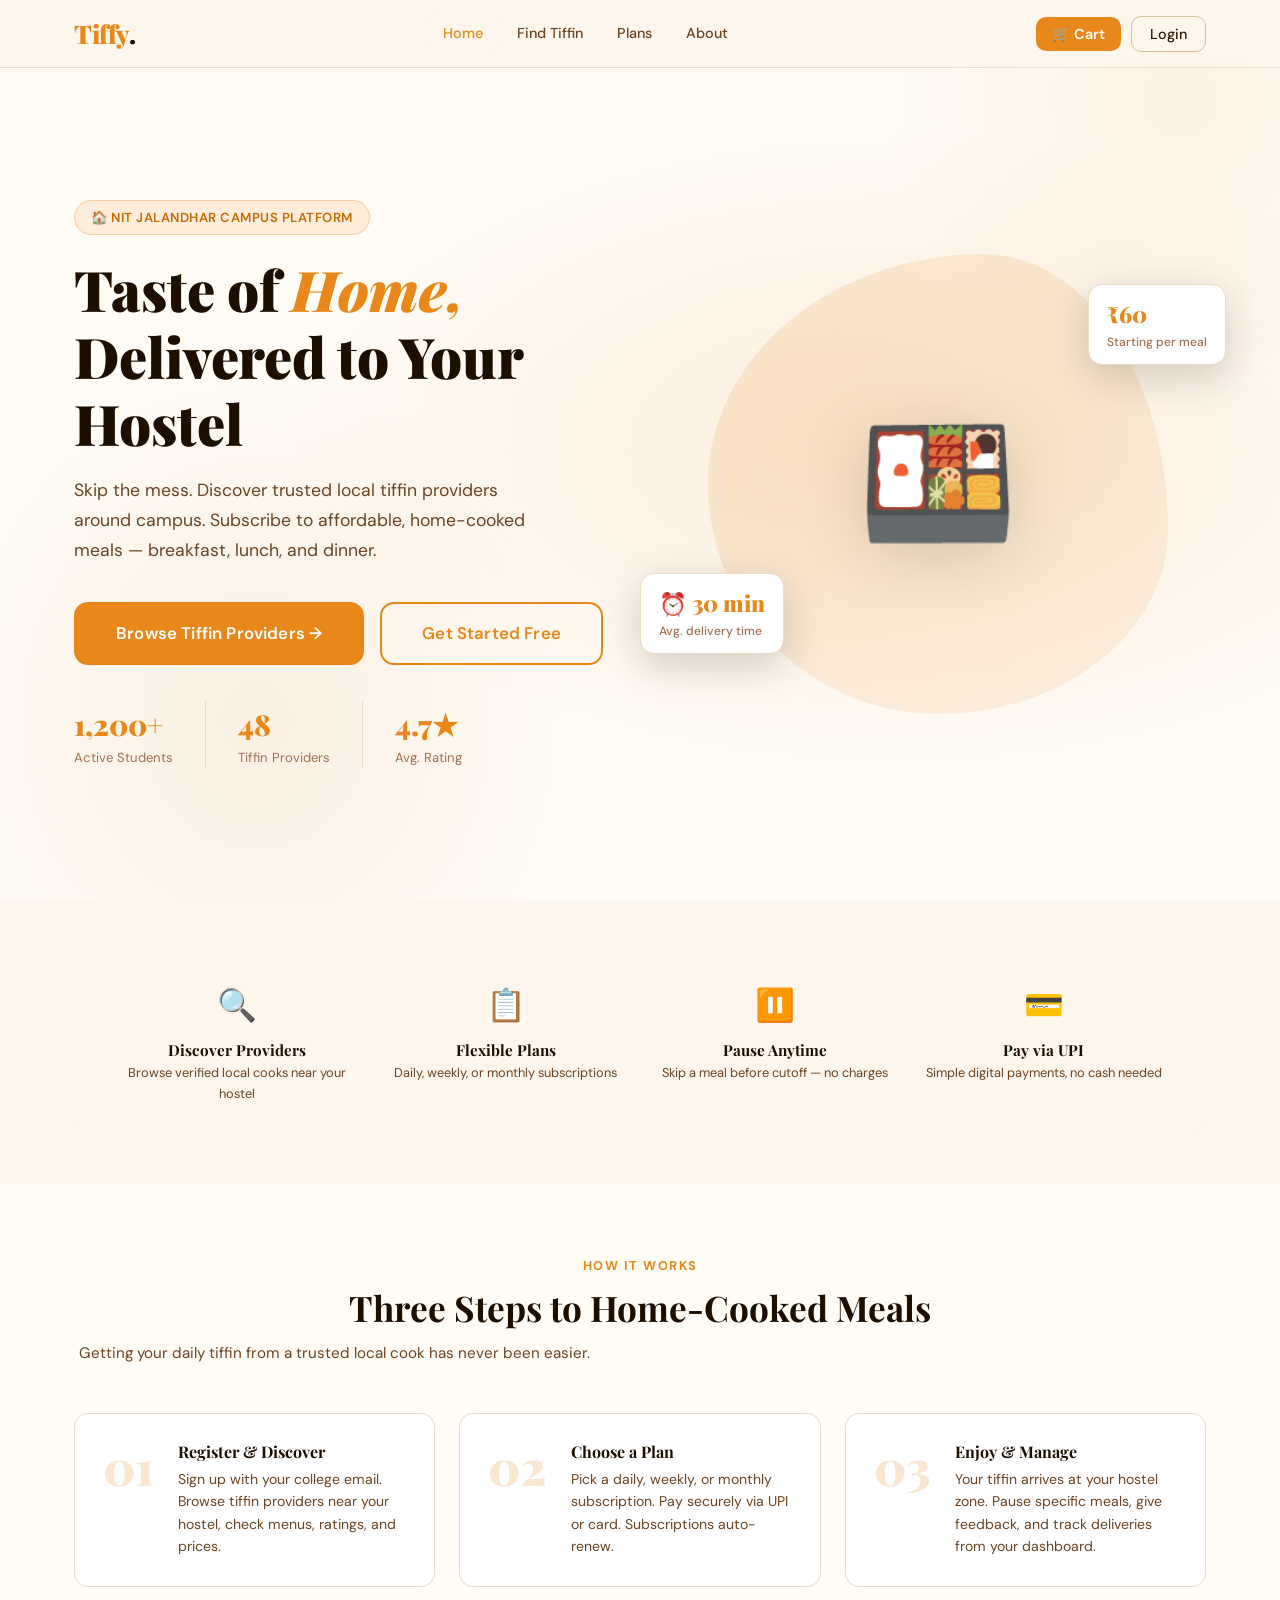
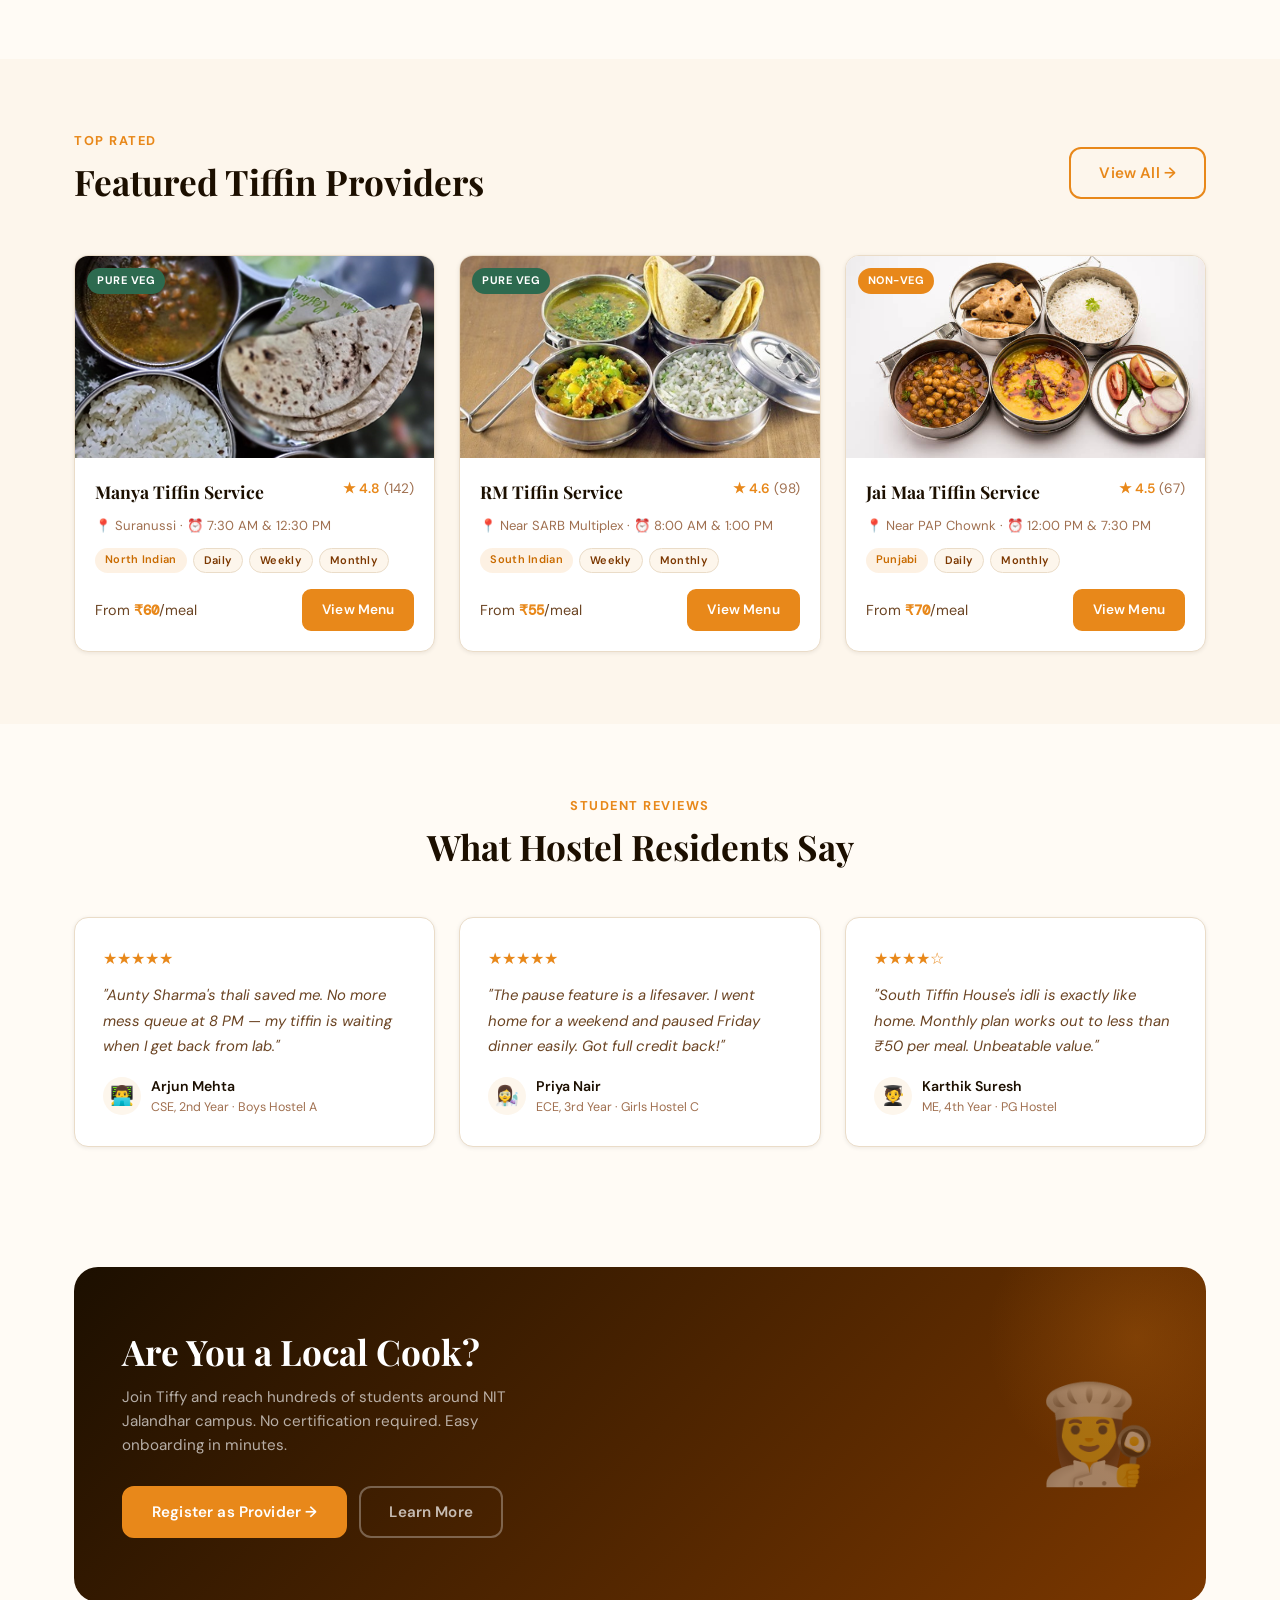
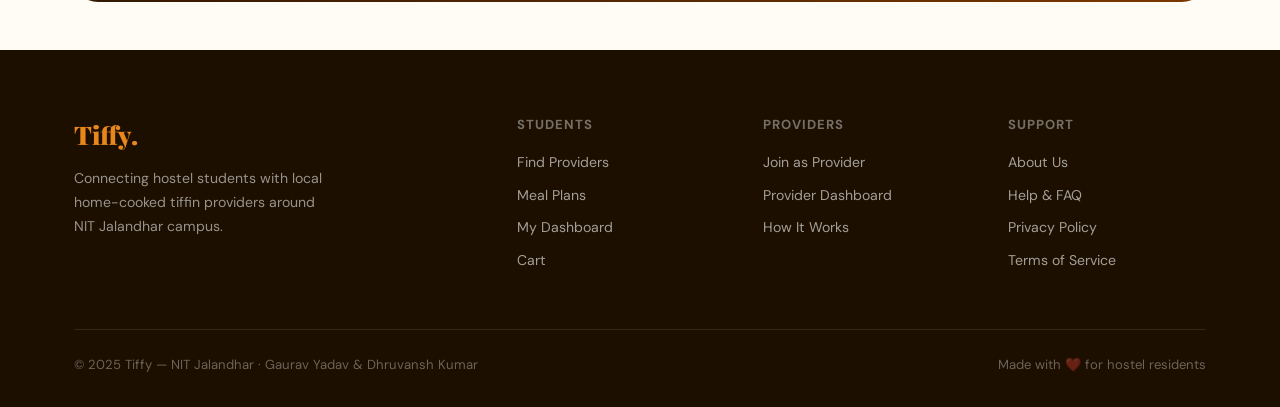
==== commit 093589a7: "Fixed photos and tiffin providers" ====
--- a/index.html
+++ b/index.html
@@ -206,7 +206,7 @@
       </div>
     </div>
     <div class="footer-bottom">
-      <span>© 2025 Tiffy — NIT Jalandhar IS&S Lab Project · Gaurav Yadav & Dhruvansh Kumar</span>
+      <span>© 2025 Tiffy — NIT Jalandhar · Gaurav Yadav & Dhruvansh Kumar</span>
       <span>Made with ❤️ for hostel residents</span>
     </div>
   </div>
@@ -222,7 +222,7 @@
   return `
   <div class="card provider-card fade-in">
     <div class="thumb">
-      <div style="background:linear-gradient(135deg,rgba(232,136,26,0.15),rgba(201,107,0,0.08));height:100%;display:flex;align-items:center;justify-content:center;font-size:4rem;">${p.emoji}</div>
+      ${p.image ? `<img src="${p.image}" alt="${p.name}">` : `<div style="background:linear-gradient(135deg,rgba(232,136,26,0.15),rgba(201,107,0,0.08));height:100%;display:flex;align-items:center;justify-content:center;font-size:4rem;">${p.emoji}</div>`}
       <span class="tag ${p.isVeg?'veg':''}">${p.isVeg?'Pure Veg':'Non-Veg'}</span>
       ${!p.isOpen?'<span class="tag closed" style="left:auto;right:12px">Closed</span>':''}
     </div>
